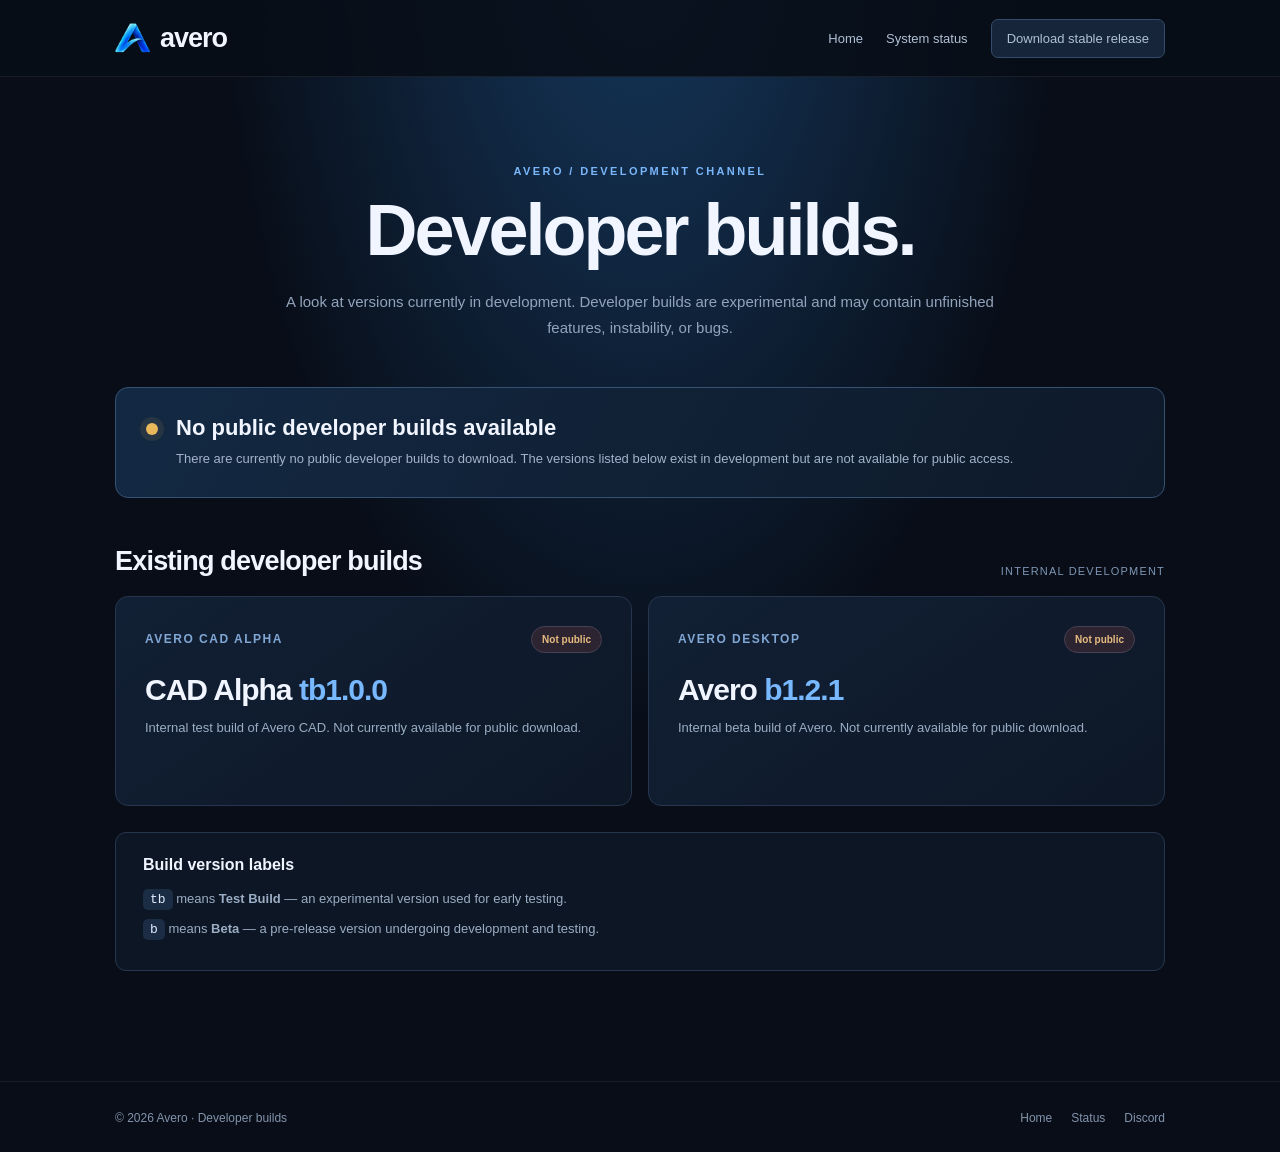
==== developer-builds/index.html @ ebbe9d8b "Add developer builds page with internal CAD and Avero versions" ====
<!doctype html>
<html lang="en"><head><meta charset="utf-8"><meta name="viewport" content="width=device-width,initial-scale=1"><meta name="theme-color" content="#080d17"><meta name="description" content="Avero developer build availability and internal development versions."><title>Developer Builds — Avero</title><link rel="icon" href="../Avero%20Logo.png">
<style>
:root{color-scheme:dark;--bg:#080d17;--panel:#101b2c;--line:#26364e;--text:#f0f5ff;--muted:#92a4bc;--blue:#3896ff}*{box-sizing:border-box}body{margin:0;background:radial-gradient(ellipse at 50% -10%,#16395f 0,transparent 48%),var(--bg);font-family:Segoe UI,Arial,sans-serif;color:var(--text);min-height:100vh}a{color:inherit;text-decoration:none}.container{width:min(1050px,calc(100% - 36px));margin:auto}header{border-bottom:1px solid #ffffff12;background:#080d17dd}.nav{height:76px;display:flex;align-items:center;justify-content:space-between;gap:16px}.brand{display:flex;align-items:center;gap:10px;font-size:27px;font-weight:750;letter-spacing:-1px}.brand img{width:35px;height:35px;object-fit:contain}.links{display:flex;gap:23px;align-items:center;font-size:13px;color:#afc0d6}.links a:hover,.back:hover{color:white}.back{padding:11px 15px;border:1px solid #344c6a;border-radius:7px;background:#16253a}main{padding:88px 0 110px}.eyebrow{font-size:11px;letter-spacing:2.4px;font-weight:700;color:#79b6fa}.hero{text-align:center;max-width:760px;margin:0 auto 45px}.hero h1{font-size:clamp(42px,7vw,72px);letter-spacing:-3px;line-height:1.07;margin:15px 0 20px}.hero p{font-size:15px;color:var(--muted);line-height:1.75}.notice{display:flex;gap:18px;align-items:flex-start;padding:27px 30px;border:1px solid #365273;background:linear-gradient(120deg,#132943,#0e1929);border-radius:13px;margin-bottom:48px}.notice .dot{flex:none;width:12px;height:12px;margin-top:8px;background:#e8b85b;border-radius:50%;box-shadow:0 0 0 6px #e8b85b18}.notice h2{margin:0 0 7px;font-size:22px}.notice p{margin:0;color:#a2b3ca;font-size:13px;line-height:1.7}.section-head{display:flex;justify-content:space-between;align-items:end;gap:16px;margin-bottom:19px}.section-head h2{font-size:27px;letter-spacing:-.8px;margin:0}.section-head span{font-size:11px;letter-spacing:1.2px;color:#7e96b4}.grid{display:grid;grid-template-columns:repeat(2,minmax(0,1fr));gap:16px}.build{background:linear-gradient(145deg,#122035,#0d1726);border:1px solid var(--line);border-radius:13px;padding:29px;min-height:210px}.build-top{display:flex;align-items:center;justify-content:space-between;gap:10px}.product{font-size:12px;letter-spacing:1.5px;color:#81a7d5;font-weight:700}.pill{border:1px solid #4a4053;background:#2c2431;color:#e8bc80;border-radius:99px;font-size:10px;font-weight:700;padding:7px 10px}.build h3{font-size:30px;letter-spacing:-1px;margin:20px 0 10px}.build p{font-size:13px;color:#9badc4;line-height:1.7;margin:0}.glossary{margin-top:26px;padding:23px 27px;border:1px solid var(--line);border-radius:11px;background:#0d1624}.glossary h3{margin:0 0 13px;font-size:16px}.glossary p{color:#9badc4;font-size:13px;line-height:1.8;margin:6px 0}.glossary code{color:#e2edff;background:#1b2d44;padding:3px 7px;border-radius:5px}footer{border-top:1px solid #ffffff12;padding:29px 0;color:#8294ac;font-size:12px}.foot{display:flex;justify-content:space-between;gap:15px;flex-wrap:wrap}.foot div{display:flex;gap:19px}@media(max-width:650px){main{padding:55px 0 80px}.links>a:not(.back){display:none}.grid{grid-template-columns:1fr}.notice{padding:23px}.section-head{align-items:flex-start;flex-direction:column}.hero h1{letter-spacing:-2px}}
</style></head><body>
<header><div class="container nav"><a class="brand" href="../"><img src="../assets/logo.webp" alt=""><span>avero</span></a><nav class="links"><a href="../">Home</a><a href="../status/">System status</a><a class="back" href="../#download">Download stable release</a></nav></div></header>
<main class="container"><section class="hero"><div class="eyebrow">AVERO / DEVELOPMENT CHANNEL</div><h1>Developer builds.</h1><p>A look at versions currently in development. Developer builds are experimental and may contain unfinished features, instability, or bugs.</p></section>
<section class="notice" aria-label="Public build availability"><span class="dot" aria-hidden="true"></span><div><h2>No public developer builds available</h2><p>There are currently no public developer builds to download. The versions listed below exist in development but are not available for public access.</p></div></section>
<div class="section-head"><h2>Existing developer builds</h2><span>INTERNAL DEVELOPMENT</span></div>
<section class="grid" aria-label="Existing internal builds">
<article class="build"><div class="build-top"><span class="product">AVERO CAD ALPHA</span><span class="pill">Not public</span></div><h3>CAD Alpha <span style="color:#77b8ff">tb1.0.0</span></h3><p>Internal test build of Avero CAD. Not currently available for public download.</p></article>
<article class="build"><div class="build-top"><span class="product">AVERO DESKTOP</span><span class="pill">Not public</span></div><h3>Avero <span style="color:#77b8ff">b1.2.1</span></h3><p>Internal beta build of Avero. Not currently available for public download.</p></article>
</section>
<section class="glossary"><h3>Build version labels</h3><p><code>tb</code> means <strong>Test Build</strong> — an experimental version used for early testing.</p><p><code>b</code> means <strong>Beta</strong> — a pre-release version undergoing development and testing.</p></section>
</main><footer><div class="container foot"><span>© 2026 Avero · Developer builds</span><div><a href="../">Home</a><a href="../status/">Status</a><a href="https://discord.gg/WWM8pTCXj4">Discord</a></div></div></footer>
</body></html>
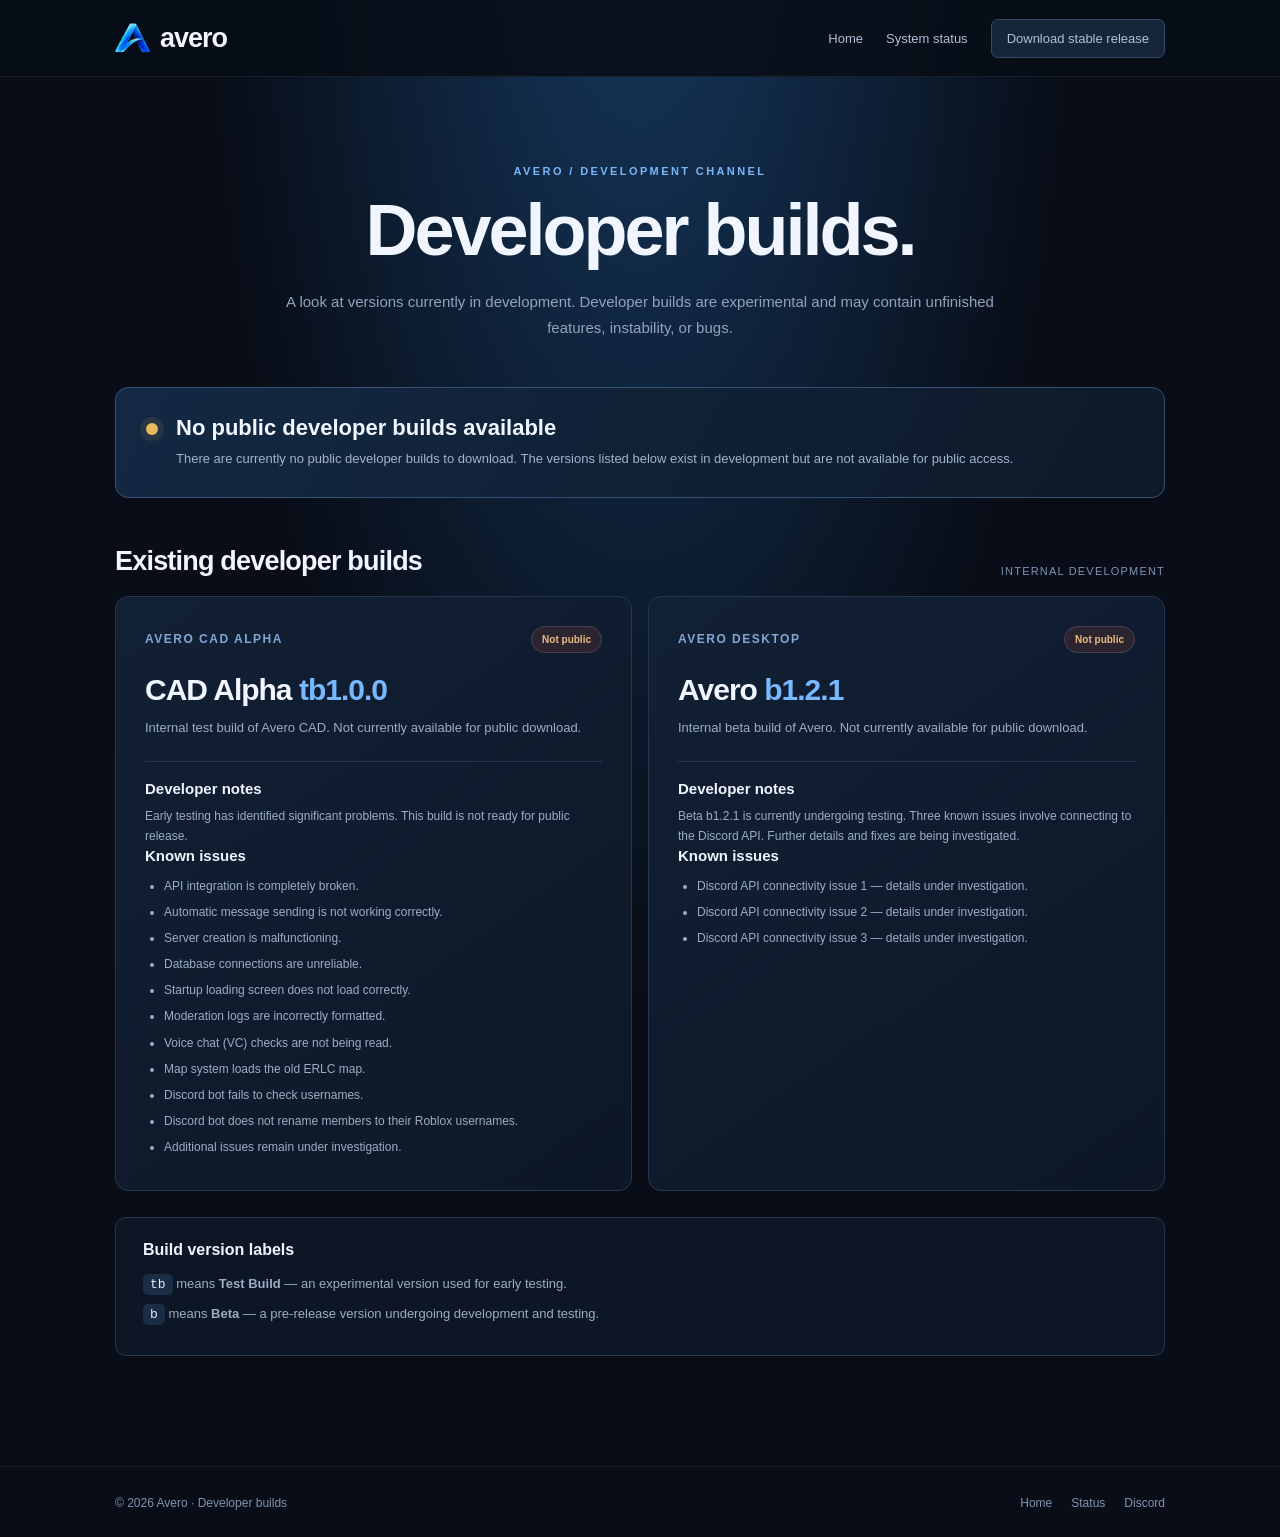
==== commit 24261fb2: "Add developer notes and known issues for CAD test and Avero beta builds" ====
--- a/developer-builds/index.html
+++ b/developer-builds/index.html
@@ -2,14 +2,14 @@
 <html lang="en"><head><meta charset="utf-8"><meta name="viewport" content="width=device-width,initial-scale=1"><meta name="theme-color" content="#080d17"><meta name="description" content="Avero developer build availability and internal development versions."><title>Developer Builds — Avero</title><link rel="icon" href="../Avero%20Logo.png">
 <style>
 :root{color-scheme:dark;--bg:#080d17;--panel:#101b2c;--line:#26364e;--text:#f0f5ff;--muted:#92a4bc;--blue:#3896ff}*{box-sizing:border-box}body{margin:0;background:radial-gradient(ellipse at 50% -10%,#16395f 0,transparent 48%),var(--bg);font-family:Segoe UI,Arial,sans-serif;color:var(--text);min-height:100vh}a{color:inherit;text-decoration:none}.container{width:min(1050px,calc(100% - 36px));margin:auto}header{border-bottom:1px solid #ffffff12;background:#080d17dd}.nav{height:76px;display:flex;align-items:center;justify-content:space-between;gap:16px}.brand{display:flex;align-items:center;gap:10px;font-size:27px;font-weight:750;letter-spacing:-1px}.brand img{width:35px;height:35px;object-fit:contain}.links{display:flex;gap:23px;align-items:center;font-size:13px;color:#afc0d6}.links a:hover,.back:hover{color:white}.back{padding:11px 15px;border:1px solid #344c6a;border-radius:7px;background:#16253a}main{padding:88px 0 110px}.eyebrow{font-size:11px;letter-spacing:2.4px;font-weight:700;color:#79b6fa}.hero{text-align:center;max-width:760px;margin:0 auto 45px}.hero h1{font-size:clamp(42px,7vw,72px);letter-spacing:-3px;line-height:1.07;margin:15px 0 20px}.hero p{font-size:15px;color:var(--muted);line-height:1.75}.notice{display:flex;gap:18px;align-items:flex-start;padding:27px 30px;border:1px solid #365273;background:linear-gradient(120deg,#132943,#0e1929);border-radius:13px;margin-bottom:48px}.notice .dot{flex:none;width:12px;height:12px;margin-top:8px;background:#e8b85b;border-radius:50%;box-shadow:0 0 0 6px #e8b85b18}.notice h2{margin:0 0 7px;font-size:22px}.notice p{margin:0;color:#a2b3ca;font-size:13px;line-height:1.7}.section-head{display:flex;justify-content:space-between;align-items:end;gap:16px;margin-bottom:19px}.section-head h2{font-size:27px;letter-spacing:-.8px;margin:0}.section-head span{font-size:11px;letter-spacing:1.2px;color:#7e96b4}.grid{display:grid;grid-template-columns:repeat(2,minmax(0,1fr));gap:16px}.build{background:linear-gradient(145deg,#122035,#0d1726);border:1px solid var(--line);border-radius:13px;padding:29px;min-height:210px}.build-top{display:flex;align-items:center;justify-content:space-between;gap:10px}.product{font-size:12px;letter-spacing:1.5px;color:#81a7d5;font-weight:700}.pill{border:1px solid #4a4053;background:#2c2431;color:#e8bc80;border-radius:99px;font-size:10px;font-weight:700;padding:7px 10px}.build h3{font-size:30px;letter-spacing:-1px;margin:20px 0 10px}.build p{font-size:13px;color:#9badc4;line-height:1.7;margin:0}.glossary{margin-top:26px;padding:23px 27px;border:1px solid var(--line);border-radius:11px;background:#0d1624}.glossary h3{margin:0 0 13px;font-size:16px}.glossary p{color:#9badc4;font-size:13px;line-height:1.8;margin:6px 0}.glossary code{color:#e2edff;background:#1b2d44;padding:3px 7px;border-radius:5px}footer{border-top:1px solid #ffffff12;padding:29px 0;color:#8294ac;font-size:12px}.foot{display:flex;justify-content:space-between;gap:15px;flex-wrap:wrap}.foot div{display:flex;gap:19px}@media(max-width:650px){main{padding:55px 0 80px}.links>a:not(.back){display:none}.grid{grid-template-columns:1fr}.notice{padding:23px}.section-head{align-items:flex-start;flex-direction:column}.hero h1{letter-spacing:-2px}}
-</style></head><body>
+.notes{margin-top:22px;border-top:1px solid var(--line);padding-top:18px}.notes h4{font-size:15px;margin:0 0 9px}.notes ul{margin:0;padding-left:19px;color:#9badc4;font-size:12px;line-height:1.85}.notes li{padding:2px 0}.notes .note{font-size:12px;color:#9badc4;line-height:1.7}.build{min-height:0}.build h3{font-size:clamp(23px,3vw,30px)}</style></head><body>
 <header><div class="container nav"><a class="brand" href="../"><img src="../assets/logo.webp" alt=""><span>avero</span></a><nav class="links"><a href="../">Home</a><a href="../status/">System status</a><a class="back" href="../#download">Download stable release</a></nav></div></header>
 <main class="container"><section class="hero"><div class="eyebrow">AVERO / DEVELOPMENT CHANNEL</div><h1>Developer builds.</h1><p>A look at versions currently in development. Developer builds are experimental and may contain unfinished features, instability, or bugs.</p></section>
 <section class="notice" aria-label="Public build availability"><span class="dot" aria-hidden="true"></span><div><h2>No public developer builds available</h2><p>There are currently no public developer builds to download. The versions listed below exist in development but are not available for public access.</p></div></section>
 <div class="section-head"><h2>Existing developer builds</h2><span>INTERNAL DEVELOPMENT</span></div>
 <section class="grid" aria-label="Existing internal builds">
-<article class="build"><div class="build-top"><span class="product">AVERO CAD ALPHA</span><span class="pill">Not public</span></div><h3>CAD Alpha <span style="color:#77b8ff">tb1.0.0</span></h3><p>Internal test build of Avero CAD. Not currently available for public download.</p></article>
-<article class="build"><div class="build-top"><span class="product">AVERO DESKTOP</span><span class="pill">Not public</span></div><h3>Avero <span style="color:#77b8ff">b1.2.1</span></h3><p>Internal beta build of Avero. Not currently available for public download.</p></article>
+<article class="build"><div class="build-top"><span class="product">AVERO CAD ALPHA</span><span class="pill">Not public</span></div><h3>CAD Alpha <span style="color:#77b8ff">tb1.0.0</span></h3><p>Internal test build of Avero CAD. Not currently available for public download.</p><div class="notes"><h4>Developer notes</h4><p class="note">Early testing has identified significant problems. This build is not ready for public release.</p><h4>Known issues</h4><ul><li>API integration is completely broken.</li><li>Automatic message sending is not working correctly.</li><li>Server creation is malfunctioning.</li><li>Database connections are unreliable.</li><li>Startup loading screen does not load correctly.</li><li>Moderation logs are incorrectly formatted.</li><li>Voice chat (VC) checks are not being read.</li><li>Map system loads the old ERLC map.</li><li>Discord bot fails to check usernames.</li><li>Discord bot does not rename members to their Roblox usernames.</li><li>Additional issues remain under investigation.</li></ul></div></article>
+<article class="build"><div class="build-top"><span class="product">AVERO DESKTOP</span><span class="pill">Not public</span></div><h3>Avero <span style="color:#77b8ff">b1.2.1</span></h3><p>Internal beta build of Avero. Not currently available for public download.</p><div class="notes"><h4>Developer notes</h4><p class="note">Beta b1.2.1 is currently undergoing testing. Three known issues involve connecting to the Discord API. Further details and fixes are being investigated.</p><h4>Known issues</h4><ul><li>Discord API connectivity issue 1 — details under investigation.</li><li>Discord API connectivity issue 2 — details under investigation.</li><li>Discord API connectivity issue 3 — details under investigation.</li></ul></div></article>
 </section>
 <section class="glossary"><h3>Build version labels</h3><p><code>tb</code> means <strong>Test Build</strong> — an experimental version used for early testing.</p><p><code>b</code> means <strong>Beta</strong> — a pre-release version undergoing development and testing.</p></section>
 </main><footer><div class="container foot"><span>© 2026 Avero · Developer builds</span><div><a href="../">Home</a><a href="../status/">Status</a><a href="https://discord.gg/WWM8pTCXj4">Discord</a></div></div></footer>
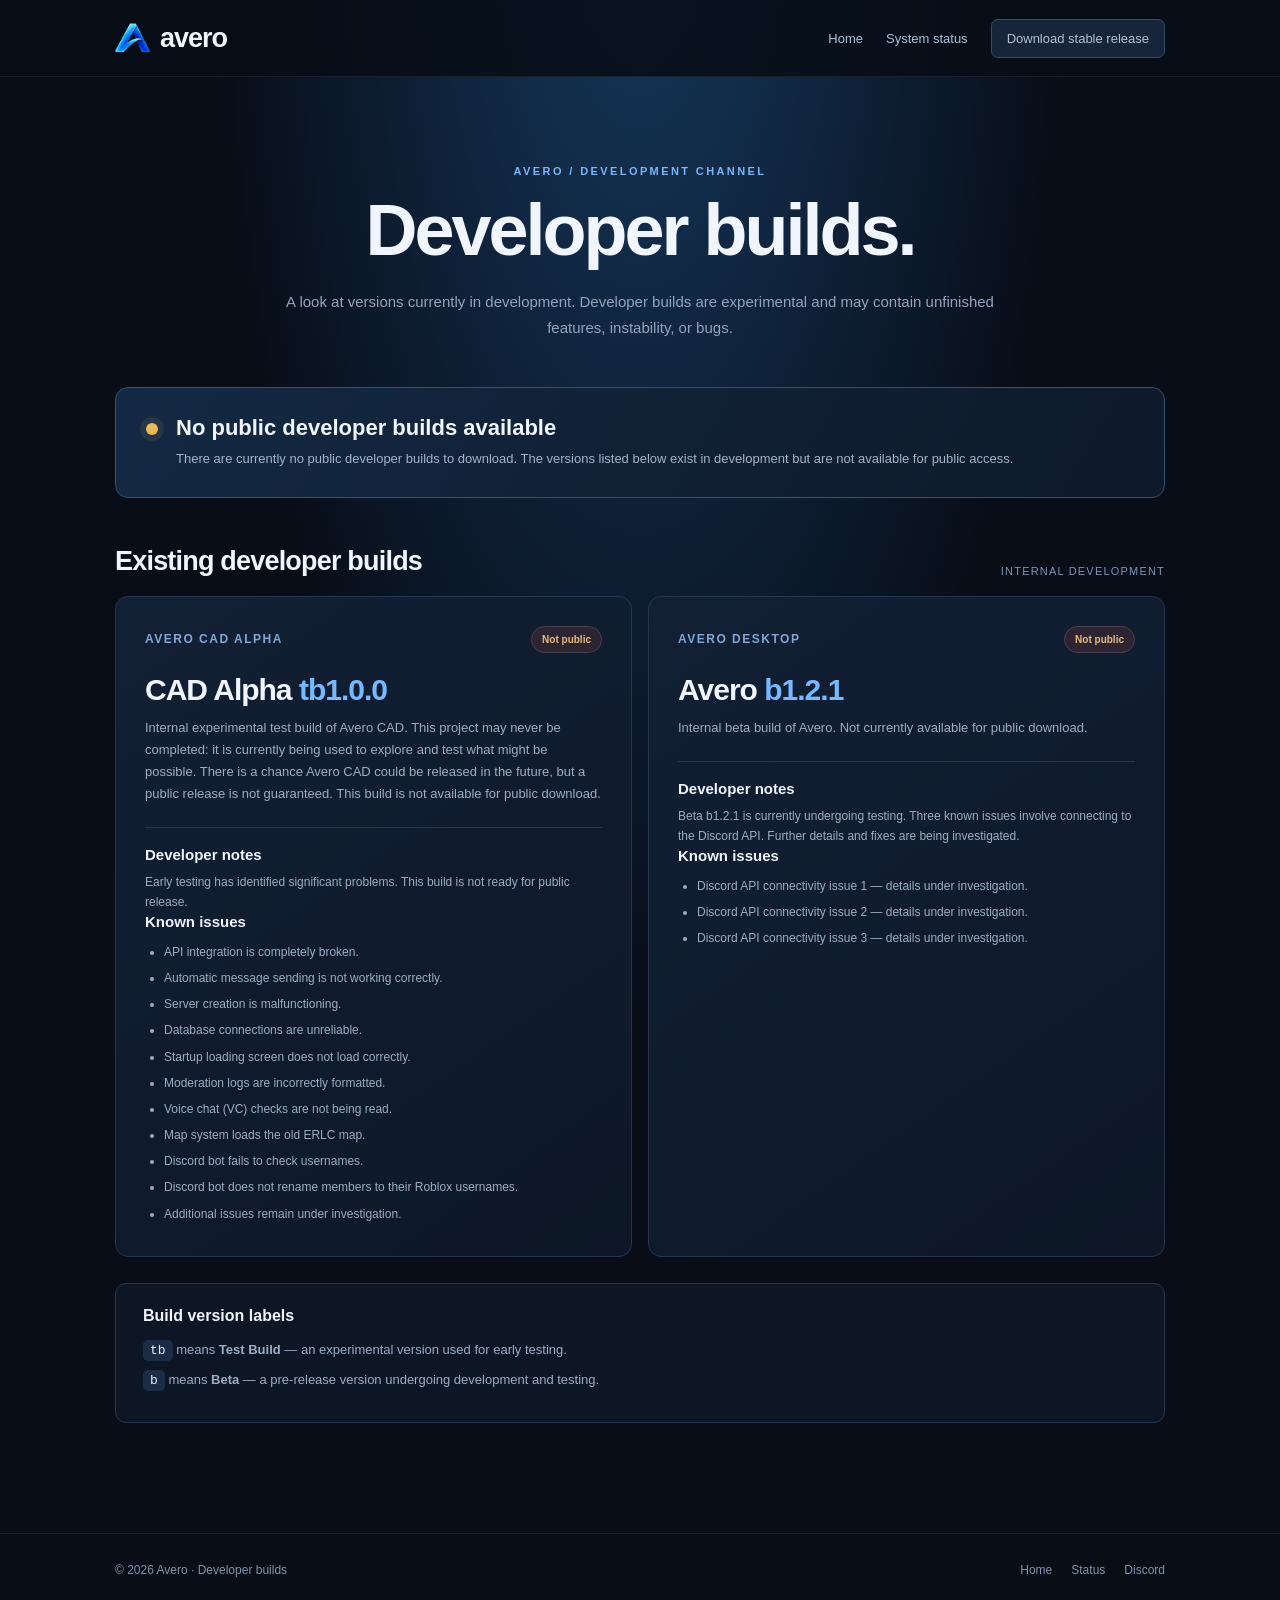
==== commit 5c5b803e: "Clarify experimental status and uncertain future of CAD Alpha" ====
--- a/developer-builds/index.html
+++ b/developer-builds/index.html
@@ -8,7 +8,7 @@
 <section class="notice" aria-label="Public build availability"><span class="dot" aria-hidden="true"></span><div><h2>No public developer builds available</h2><p>There are currently no public developer builds to download. The versions listed below exist in development but are not available for public access.</p></div></section>
 <div class="section-head"><h2>Existing developer builds</h2><span>INTERNAL DEVELOPMENT</span></div>
 <section class="grid" aria-label="Existing internal builds">
-<article class="build"><div class="build-top"><span class="product">AVERO CAD ALPHA</span><span class="pill">Not public</span></div><h3>CAD Alpha <span style="color:#77b8ff">tb1.0.0</span></h3><p>Internal test build of Avero CAD. Not currently available for public download.</p><div class="notes"><h4>Developer notes</h4><p class="note">Early testing has identified significant problems. This build is not ready for public release.</p><h4>Known issues</h4><ul><li>API integration is completely broken.</li><li>Automatic message sending is not working correctly.</li><li>Server creation is malfunctioning.</li><li>Database connections are unreliable.</li><li>Startup loading screen does not load correctly.</li><li>Moderation logs are incorrectly formatted.</li><li>Voice chat (VC) checks are not being read.</li><li>Map system loads the old ERLC map.</li><li>Discord bot fails to check usernames.</li><li>Discord bot does not rename members to their Roblox usernames.</li><li>Additional issues remain under investigation.</li></ul></div></article>
+<article class="build"><div class="build-top"><span class="product">AVERO CAD ALPHA</span><span class="pill">Not public</span></div><h3>CAD Alpha <span style="color:#77b8ff">tb1.0.0</span></h3><p>Internal experimental test build of Avero CAD. This project may never be completed: it is currently being used to explore and test what might be possible. There is a chance Avero CAD could be released in the future, but a public release is not guaranteed. This build is not available for public download.</p><div class="notes"><h4>Developer notes</h4><p class="note">Early testing has identified significant problems. This build is not ready for public release.</p><h4>Known issues</h4><ul><li>API integration is completely broken.</li><li>Automatic message sending is not working correctly.</li><li>Server creation is malfunctioning.</li><li>Database connections are unreliable.</li><li>Startup loading screen does not load correctly.</li><li>Moderation logs are incorrectly formatted.</li><li>Voice chat (VC) checks are not being read.</li><li>Map system loads the old ERLC map.</li><li>Discord bot fails to check usernames.</li><li>Discord bot does not rename members to their Roblox usernames.</li><li>Additional issues remain under investigation.</li></ul></div></article>
 <article class="build"><div class="build-top"><span class="product">AVERO DESKTOP</span><span class="pill">Not public</span></div><h3>Avero <span style="color:#77b8ff">b1.2.1</span></h3><p>Internal beta build of Avero. Not currently available for public download.</p><div class="notes"><h4>Developer notes</h4><p class="note">Beta b1.2.1 is currently undergoing testing. Three known issues involve connecting to the Discord API. Further details and fixes are being investigated.</p><h4>Known issues</h4><ul><li>Discord API connectivity issue 1 — details under investigation.</li><li>Discord API connectivity issue 2 — details under investigation.</li><li>Discord API connectivity issue 3 — details under investigation.</li></ul></div></article>
 </section>
 <section class="glossary"><h3>Build version labels</h3><p><code>tb</code> means <strong>Test Build</strong> — an experimental version used for early testing.</p><p><code>b</code> means <strong>Beta</strong> — a pre-release version undergoing development and testing.</p></section>
